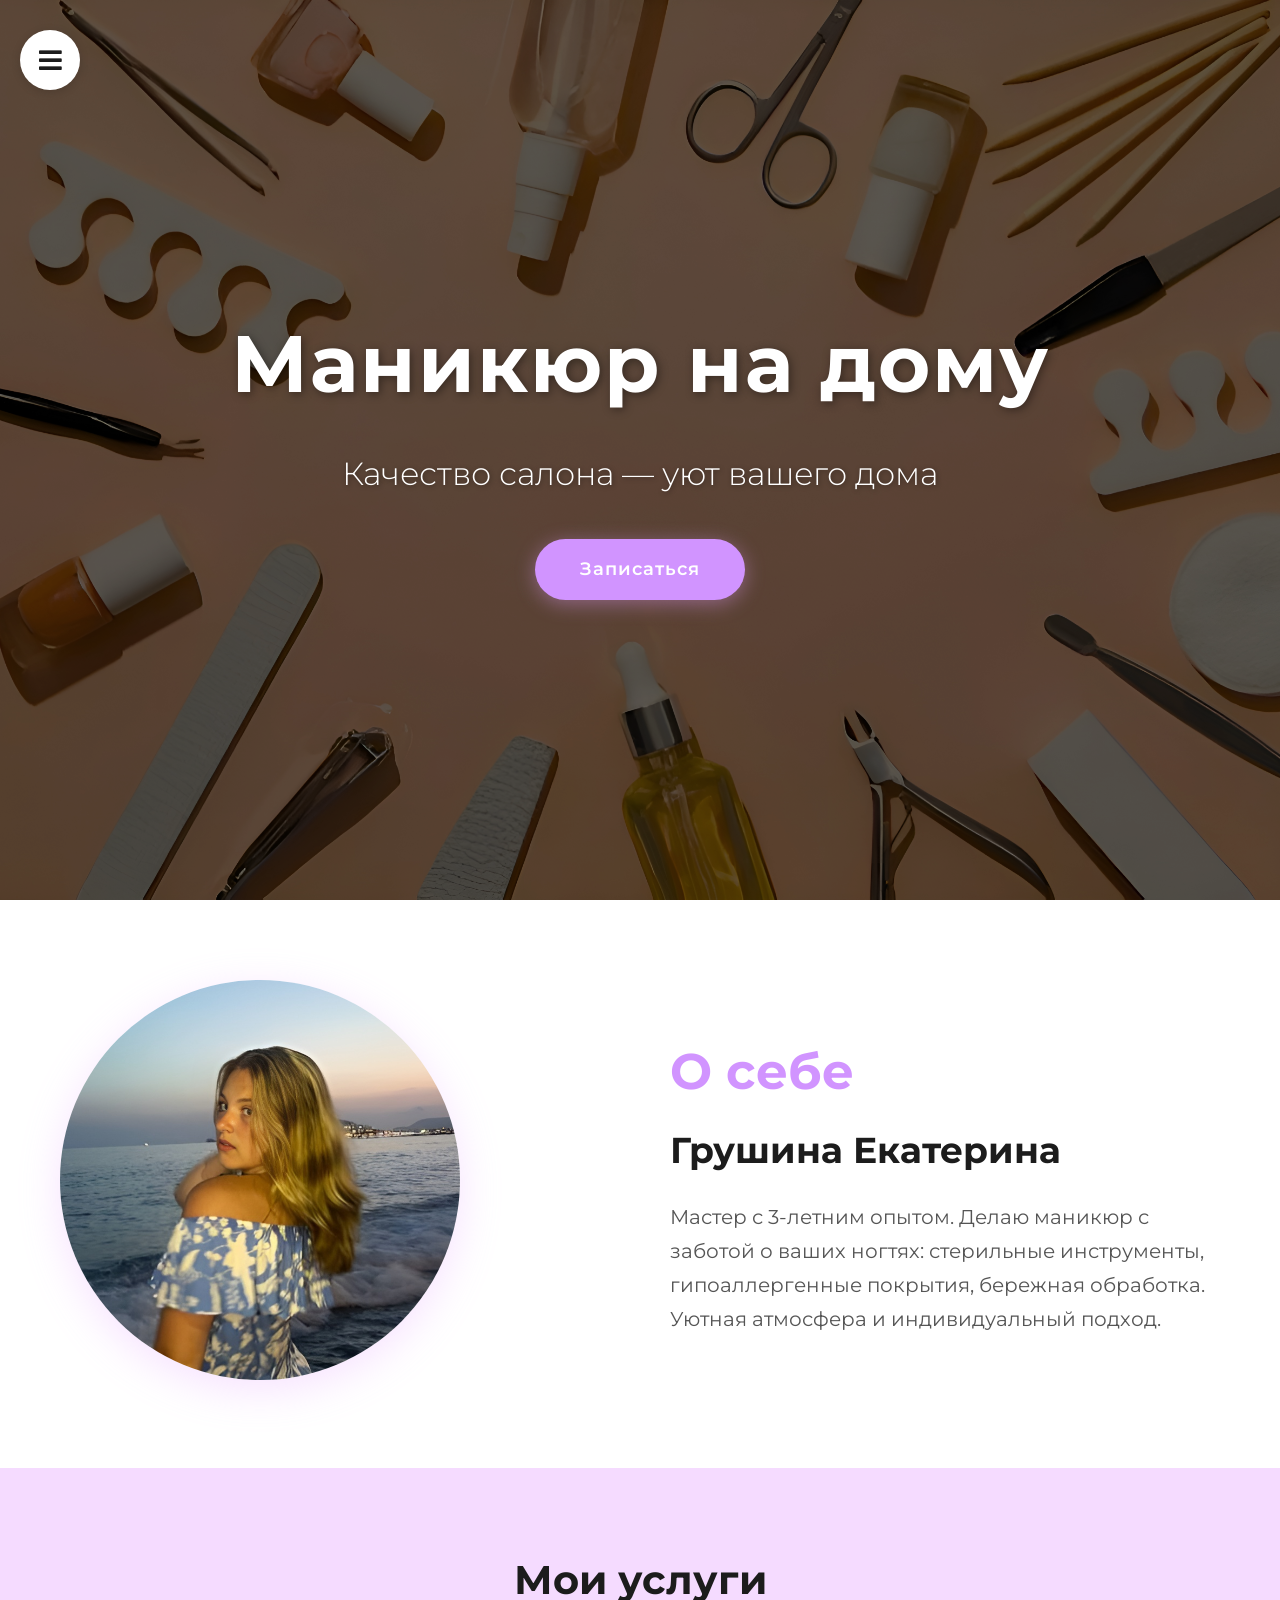
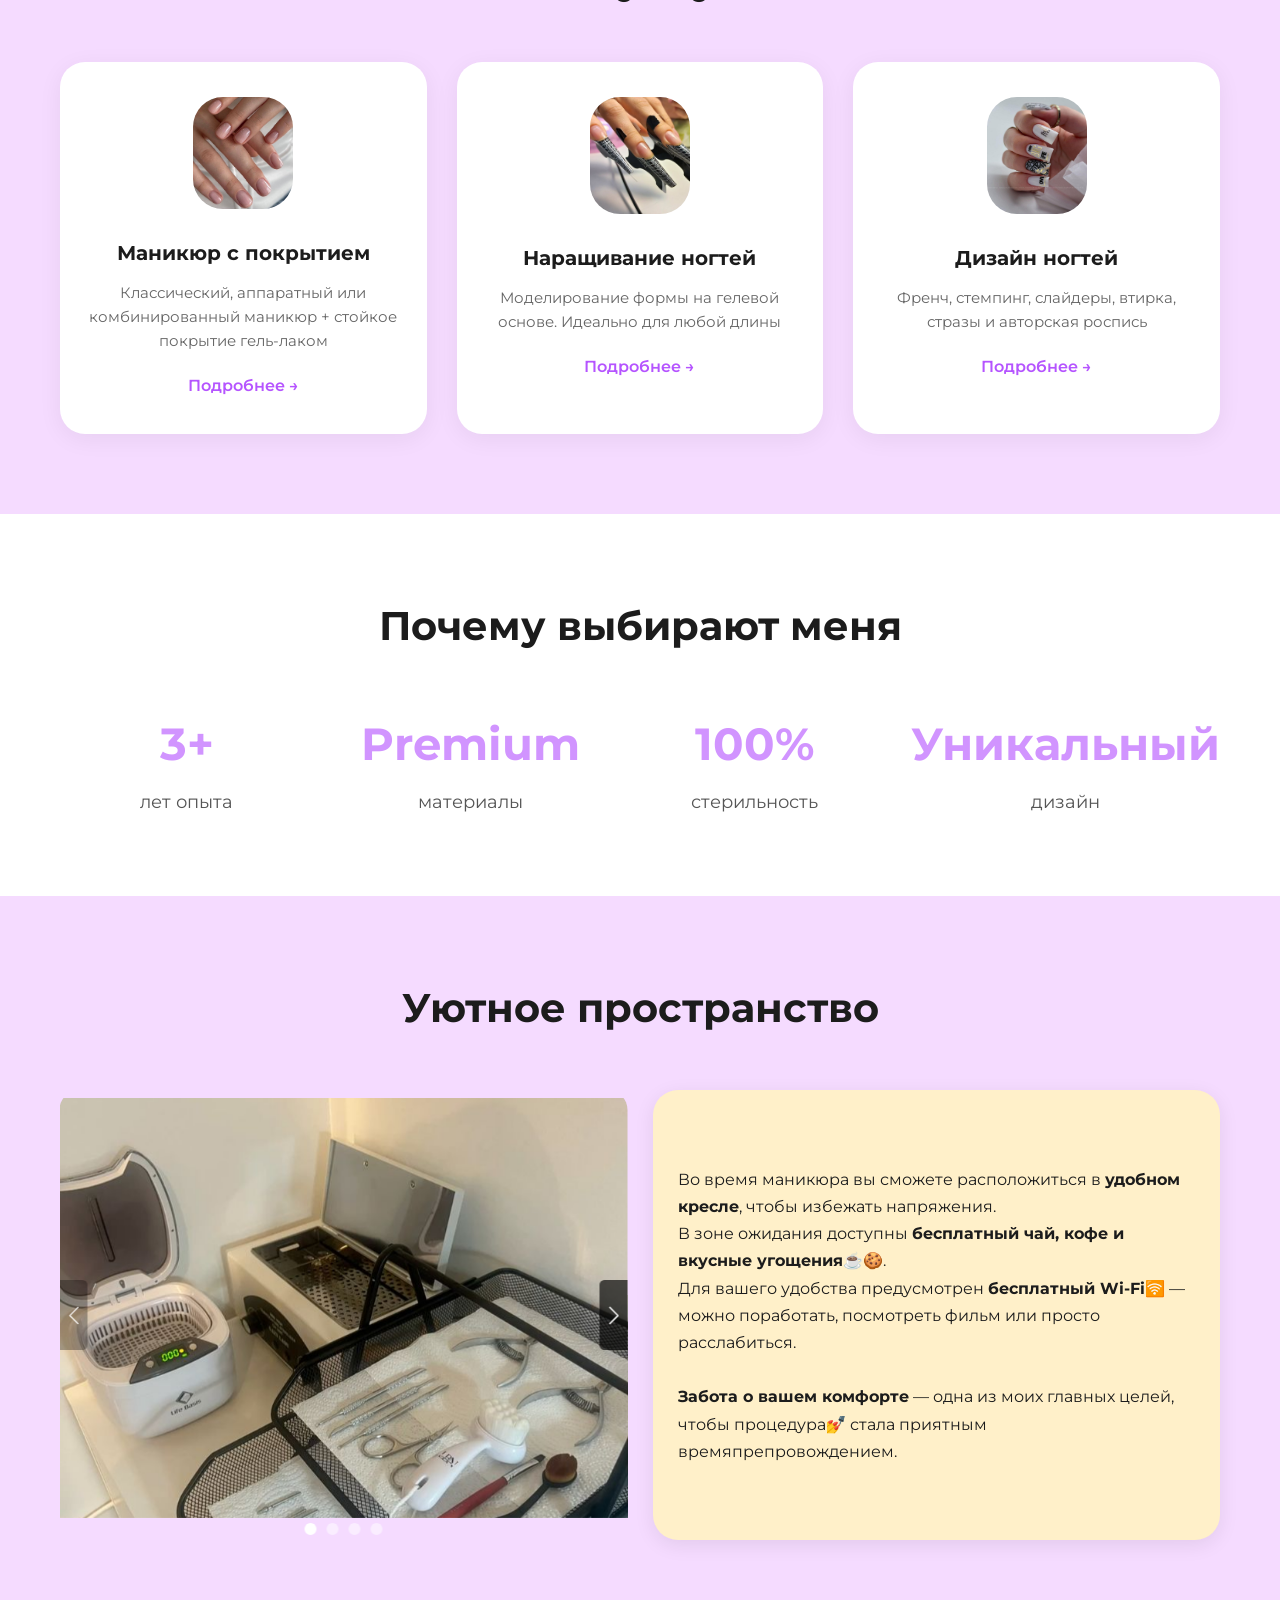
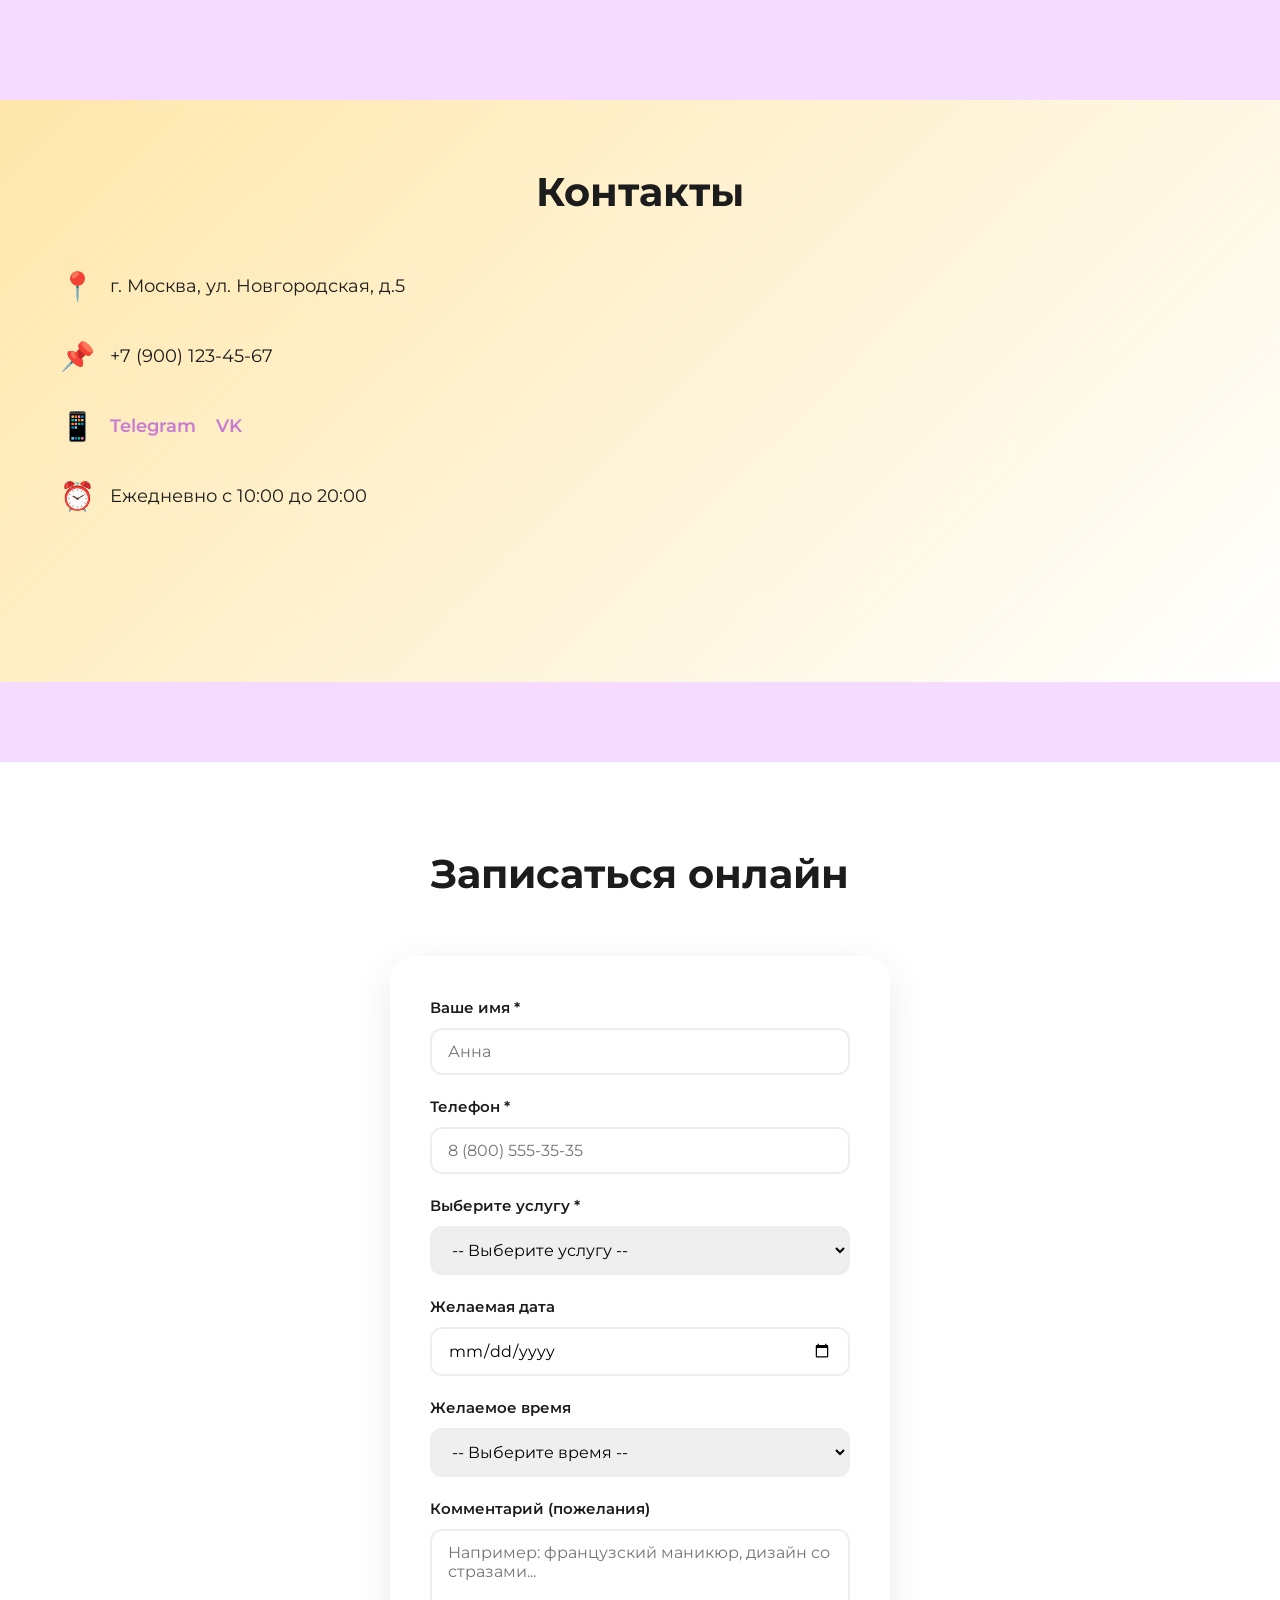
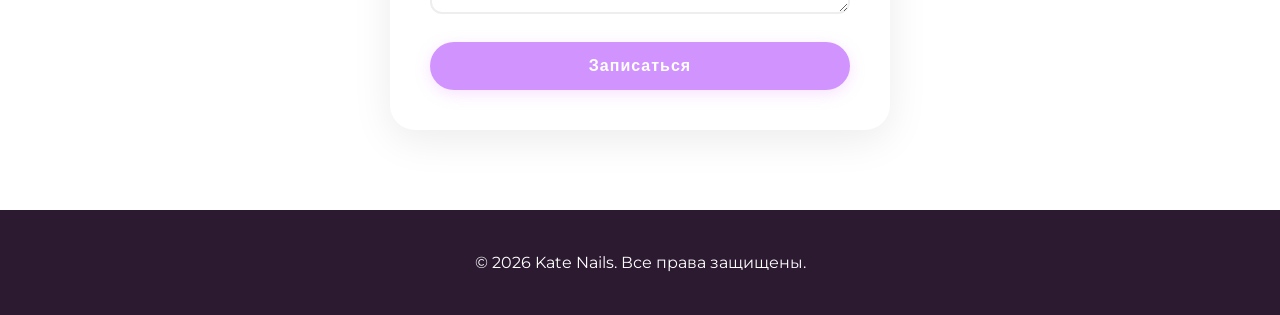
==== html/index.html @ d6d999d0 "first commit" ====
<!DOCTYPE html>
<html lang="ru">
<head>
    <meta charset="UTF-8">
    <meta name="viewport" content="width=device-width, initial-scale=1.0">
    <title>Kate Nails — Маникюр на дому</title>
    <link rel="stylesheet" href="https://cdnjs.cloudflare.com/ajax/libs/font-awesome/5.14.0/css/all.min.css"
        integrity="sha512-1PKOgIY59xJ8Co8+NE6FZ+LOAZKjy+KY8iq0G4B3CyeY6wYHN3yt9PW0XpSriVlkMXe40PTKnXrLnZ9+fkDaog=="
        crossorigin="lv" />
    <link rel="stylesheet" href="/css/main.css">
</head>
<body>

    <!-- Кнопка откр меню -->
    <button class="nav-btn open-btn">
        <i class="fas fa-bars"></i>
    </button>

    <!-- Трёхслойн меню -->
    <div class="nav nav-black">
        <div class="nav nav-pink">
            <div class="nav nav-white">
                <button class="nav-btn close-btn">
                    <i class="fas fa-times"></i>
                </button>

                <img src="/images/logo.png" alt="Kate Nails" class="logo logo-menu">

                <ul class="menu-list">
                    <li><a href="#home">Главная</a></li>
                    <li><a href="#services">Услуги</a></li>
                    <li><a href="price.html">Прайс</a></li>
                    <li><a href="portfolio.html">Портфолио</a></li>
                    <li><a href="#contacts">Контакты</a></li>
                    <li><a href="#booking">Запись</a></li>
                </ul>

                <!-- Соцсети-->
                <div class="menu-socials">
                    <a href="https://t.me/djanchik_nails" target="_blank"><i class="fab fa-telegram-plane"></i></a>
                    <a href="https://vk.com/" target="_blank"><i class="fab fa-vk"></i></a>
                </div>
            </div>
        </div>
    </div>

    <!--  ОСНОВН КОНТЕНТ  -->

    <!-- Hero -->
    <section class="hero">
        <div class="hero-overlay">
            <div class="container">
                <h1 class="hero-title">Маникюр на дому</h1>
                <p class="hero-subtitle">Качество салона — уют вашего дома</p>
                <a href="#booking" class="hero__btn">Записаться</a>
            </div>
        </div>
    </section>

    <!-- О мастере -->
    <section id="home" class="about">
        <div class="container about__grid">
            <div class="about__image">
                <img src="/images/k3.jpg" alt="Грушина Екатерина">
            </div>
            <div class="about__content">
                <h1>О себе</h1>
                <h2>Грушина Екатерина</h2>
                <p class="about__subtitle">Мастер с 3-летним опытом. Делаю маникюр с заботой о ваших ногтях: стерильные инструменты, гипоаллергенные покрытия, бережная обработка. Уютная атмосфера и индивидуальный подход.</p>
            </div>
        </div>
    </section>

    <!-- Услуги -->
    <section id="services" class="services">
        <div class="container">
            <h2 class="section-title">Мои услуги</h2>
            <div class="services__grid">
                <div class="service-card">
                    <div class="service-card__icon"><img src="/images/spokr.jpg" alt=""></div>
                    <h3>Маникюр с покрытием</h3>
                    <p>Классический, аппаратный или комбинированный маникюр + стойкое покрытие гель-лаком</p>
                    <a href="price.html" class="service-card__link">Подробнее →</a>
                </div>
                <div class="service-card">
                    <div class="service-card__icon"><img src="/images/nar.jpg" alt=""></div>
                    <h3>Наращивание ногтей</h3>
                    <p>Моделирование формы на гелевой основе. Идеально для любой длины</p>
                    <a href="price.html" class="service-card__link">Подробнее →</a>
                </div>
                <div class="service-card">
                    <div class="service-card__icon"><img src="/images/diz.jpg" alt=""></div>
                    <h3>Дизайн ногтей</h3>
                    <p>Френч, стемпинг, слайдеры, втирка, стразы и авторская роспись</p>
                    <a href="price.html" class="service-card__link">Подробнее →</a>
                </div>
            </div>
        </div>
    </section>

    <!-- Почему выбирают -->
    <section class="features">
        <div class="container">
            <h2 class="section-title">Почему выбирают меня</h2>
            <div class="features__grid">
                <div class="feature">
                    <span class="feature__number">3+</span>
                    <p>лет опыта</p>
                </div>
                <div class="feature">
                    <span class="feature__number">Premium</span>
                    <p>материалы</p>
                </div>
                <div class="feature">
                    <span class="feature__number">100%</span>
                    <p>стерильность</p>
                </div>
                <div class="feature">
                    <span class="feature__number">Уникальный</span>
                    <p>дизайн</p>
                </div>
            </div>
        </div>
    </section>

    <!-- Уютное пространство -->
<section class="space">
    <div class="container">
        <h2 class="section-title">Уютное пространство</h2>
        <div class="space__grid">

            <!-- Слайдер  -->
            <div class="space-slider">
                <a id="s0" href="#s0"></a>
                <div>
                    <div style="background-image: url('/images/workspace.jpg');"></div>
                </div>
                <a id="s1" href="#s1"></a>
                <div>
                    <div style="background-image: url('/images/zone.jpg');"></div>
                </div>
                <a id="s2" href="#s2"></a>
                <div>
                    <div style="background-image: url('/images/zone4.jpg');"></div>
                </div>
                <a id="s3" href="#s3"></a>
                <div>
                    <div style="background-image: url('/images/zone2.jpg');"></div>
                </div>
            </div>

            <!-- Текст -->
            <div class="abz">
                <p>Во время маникюра вы сможете расположиться в <b>удобном кресле</b>, чтобы избежать напряжения.<br> В зоне ожидания доступны <b>бесплатный чай, кофе и вкусные угощения</b>☕🍪.<br> Для вашего удобства предусмотрен <b>бесплатный Wi-Fi</b>🛜 — можно поработать, посмотреть фильм или просто расслабиться.<br><br> <b>Забота о вашем комфорте</b> — одна из моих главных целей, чтобы процедура💅 стала приятным времяпрепровождением.</p>
            </div>
        </div>
    </div>
</section>

    <!-- Контакты -->
    <section id="contacts" class="contacts">
        <div class="bg">
            <div class="container">
                <h2>Контакты</h2>
                <div class="contacts__grid">
                    <div class="contacts__info">
                        <div class="contact-item">
                            <span class="contact-icon">📍</span>
                            <p>г. Москва, ул. Новгородская, д.5</p>
                        </div>
                        <div class="contact-item">
                            <span class="contact-icon">📌</span>
                            <p>+7 (900) 123-45-67</p>
                        </div>
                        <div class="contact-item">
                            <span class="contact-icon">📱</span>
                            <div class="social-links">
                                <a href="https://t.me/djanchik_nails" target="_blank">Telegram</a>
                                <a href="https://vk.com/" target="_blank">VK</a>
                            </div>
                        </div>
                        <div class="contact-item">
                            <span class="contact-icon">⏰</span>
                            <p>Ежедневно с 10:00 до 20:00</p>
                        </div>
                    </div>
                    <div class="contacts__map">
                        <iframe src="https://yandex.ru/map-widget/v1/?ll=37.650180%2C55.807960&mode=search&ol=geo&ouri=ymapsbm1%3A%2F%2Fgeo%3Fdata%3DCgoxMjM5NTk0OTk1EkTQoNC-0YHRgdC40Y8sINCc0L7RgdC60LLQsCwg0J3QvtCy0LPQvtGA0L7QtNGB0LrQsNGPINGD0LvQuNGG0LAsIDUiCg1dbhZCFV4UckI%3D&z=12" 
                                width="500" height="350" style="border:0;" allowfullscreen="">
                        </iframe>
                    </div>
                </div>
            </div>
        </div>
    </section>

    <!-- Форма записи -->
    <section id="booking" class="booking">
        <div class="container">
            <h2 class="section-title">Записаться онлайн</h2>
            <div class="booking__form-wrapper">
                <form id="bookingForm" class="booking-form">
                    <div class="form-group">
                        <label for="clientName">Ваше имя *</label>
                        <input type="text" id="clientName" name="name" placeholder="Анна" required>
                    </div>
                    <div class="form-group">
                        <label for="clientPhone">Телефон *</label>
                        <input type="tel" id="clientPhone" name="phone" placeholder="8 (800) 555-35-35" required>
                    </div>
                    <div class="form-group">
                        <label for="serviceType">Выберите услугу *</label>
                        <select id="serviceType" name="service" required>
                            <option value="">-- Выберите услугу --</option>
                            <option value="Маникюр с покрытием">Маникюр с покрытием</option>
                            <option value="Наращивание ногтей">Наращивание ногтей</option>
                            <option value="Дизайн ногтей">Дизайн ногтей</option>
                            <option value="Снятие покрытия">Снятие покрытия</option>
                        </select>
                    </div>
                    <div class="form-group">
                        <label for="bookingDate">Желаемая дата</label>
                        <input type="date" id="bookingDate" name="date">
                    </div>
                    <div class="form-group">
                        <label for="bookingTime">Желаемое время</label>
                        <select id="bookingTime" name="time">
                            <option value="">-- Выберите время --</option>
                            <option value="10:00">10:00</option>
                            <option value="14:00">14:00</option>
                            <option value="17:00">17:00</option>
                            <option value="19:00">19:00</option>
                        </select>
                    </div>
                    <div class="form-group">
                        <label for="bookingComment">Комментарий (пожелания)</label>
                        <textarea id="bookingComment" name="comment" rows="3" placeholder="Например: французский маникюр, дизайн со стразами..."></textarea>
                    </div>
                    <button type="submit" class="btn btn-block">Записаться</button>
                </form>
                <div id="bookingSuccess" class="booking-success" style="display: none;">
                    <p>✅ Спасибо! Сейчас откроется Telegram для подтверждения записи.</p>
                    <p>Если этого не произошло, <a href="#" id="manualLink">нажмите здесь</a>.</p>
                </div>
            </div>
        </div>
    </section>

    <!-- Подвал -->
    <footer class="footer">
        <div class="container">
            <p>© 2026 Kate Nails. Все права защищены.</p>
        </div>
    </footer>

    <script src="/main.js"></script>
</body>
</html>
---- css/main.css ----
@import url('https://fonts.googleapis.com/css2?family=Montserrat:wght@300;400;500;600;700&display=swap');

* {
    margin: 0;
    padding: 0;
    box-sizing: border-box;
}

:root {
    --pink: #d194ff;
    --pink-dark: #b554ff;
    --light: #f5dbff;
    --yellow: #ffe7ab;
    --yellow-light: #fff0c9;
    --text: #1c1c1c;
    --white: #ffffff;
}

body {
    font-family: 'Montserrat', sans-serif;
    color: var(--text);
    line-height: 1.6;
    background: var(--light);
    overflow-x: hidden;
}

.container {
    max-width: 1200px;
    margin: 0 auto;
    padding: 0 20px;
}

/* burger */

/* Кнопка открытия */
.nav-btn {
    border: none;
    background-color: transparent;
    cursor: pointer;
    font-size: 26px;
    color: var(--text);
}

.open-btn {
    position: fixed;
    top: 30px;
    left: 20px;
    z-index: 200;
    background: var(--white);
    width: 60px;
    height: 60px;
    border-radius: 50%;
    display: flex;
    align-items: center;
    justify-content: center;
    box-shadow: 0 2px 10px rgba(0,0,0,0.15);
    transition: transform 0.3s;
}

.open-btn:hover {
    transform: scale(1.1);
}

/* Трёхслойн нав */
.nav {
    position: fixed;
    top: 0;
    left: 0;
    height: 100vh;
    transform: translateX(-100%);
    transition: transform 0.2s ease-in-out;
    z-index: 300;
}

.nav.visible {
    transform: translateX(0);
}


.nav-black {
    background-color: #2b1a30;
    width: 60%;
    max-width: 480px;
    min-width: 320px;
    transition-delay: 0.4s;
}

.nav-black.visible {
    transition-delay: 0s;
}


.nav-pink {
    background-color: var(--pink);
    width: 95%;
    transition-delay: 0.2s;
}

.nav-pink.visible {
    transition-delay: 0.1s;
}


.nav-white {
    background-color: #fff;
    width: 95%;
    padding: 40px;
    position: relative;
    transition-delay: 0s;
}

.nav-white.visible {
    transition-delay: 0.2s;
}

/* Кнопка закрытия */
.close-btn {
    opacity: 0.4;
    position: absolute;
    top: 30px;
    right: 30px;
    font-size: 24px;
    transition: opacity 0.3s;
}

.close-btn:hover {
    opacity: 1;
}

/* Логотип в меню */
.logo-menu {
    width: 350px;
    margin-bottom: 40px;
    border-radius: 15px;
}

/* Список меню */
.menu-list {
    list-style-type: none;
    padding: 0;
}

.menu-list li {
    margin: 18px 0;
}

.menu-list li a {
    color: #2b1a30;
    font-size: 18px;
    text-decoration: none;
    font-weight: 600;
    text-transform: uppercase;
    letter-spacing: 1px;
    transition: color 0.3s;
}

.menu-list li a:hover {
    color: var(--pink-dark);
}

/* Соцсети в меню */
.menu-socials {
    margin-top: 40px;
    display: flex;
    gap: 20px;
}

.menu-socials a {
    color: var(--pink-dark);
    font-size: 22px;
    transition: color 0.3s;
}

.menu-socials a:hover {
    color: #2b1a30;
}

/*  HERO  */
.hero {
    height: 100vh;
    min-height: 600px;
    background: url('/images/bg2.jpg') center center / cover no-repeat;
    position: relative;
    display: flex;
    align-items: center;
    justify-content: center;
    text-align: center;
}

.hero-overlay {
    position: absolute;
    top: 0;
    left: 0;
    width: 100%;
    height: 100%;
    background: rgba(0, 0, 0, 0.4);
    display: flex;
    align-items: center;
    justify-content: center;
}

.hero-title {
    font-size: 80px;
    font-weight: 700;
    color: #fff;
    text-shadow: 2px 2px 10px rgba(0, 0, 0, 0.4);
    margin-bottom: 20px;
    letter-spacing: 2px;
}

.hero-subtitle {
    font-size: 32px;
    color: #fff;
    text-shadow: 1px 1px 5px rgba(0, 0, 0, 0.4);
    margin-bottom: 40px;
    font-weight: 300;
}

.hero__btn {
    display: inline-block;
    padding: 16px 45px;
    background: var(--pink);
    color: #fff;
    border: none;
    border-radius: 50px;
    font-size: 18px;
    font-weight: 600;
    text-decoration: none;
    letter-spacing: 1px;
    transition: all 0.3s;
    box-shadow: 0 4px 20px rgba(229, 158, 255, 0.4);
}

.hero__btn:hover {
    background: var(--pink-dark);
    transform: translateY(-3px);
    box-shadow: 0 6px 25px rgba(229, 158, 255, 0.5);
}

/*  СЕКЦИИ  */
section {
    padding: 80px 0;
}

.section-title {
    font-size: 40px;
    text-align: center;
    margin-bottom: 50px;
    color: var(--text);
    font-weight: 700;
}

/*  О МАСТЕРЕ  */
.about {
    background: var(--white);
}

.about__grid {
    display: grid;
    grid-template-columns: 1fr 1fr;
    gap: 60px;
    align-items: center;
}

.about__content h1 {
    font-size: 50px;
    margin-bottom: 10px;
    color: var(--pink);
}

.about__content h2 {
    font-size: 36px;
    margin-bottom: 20px;
    color: var(--text);
}

.about__subtitle {
    font-size: 20px;
    color: #555;
    line-height: 1.7;
}

.about__image img {
    width: 100%;
    max-width: 400px;
    border-radius: 50%;
    box-shadow: 0 10px 40px rgba(229, 158, 255, 0.3);
}

/*  УСЛУГИ  */
.services__grid {
    display: grid;
    grid-template-columns: repeat(3, 1fr);
    gap: 30px;
}

.service-card {
    background: var(--white);
    padding: 35px 25px;
    border-radius: 25px;
    box-shadow: 0 5px 25px rgba(0,0,0,0.06);
    text-align: center;
    transition: transform 0.3s, box-shadow 0.3s;
}

.service-card:hover {
    transform: translateY(-8px);
    box-shadow: 0 15px 40px rgba(229, 158, 255, 0.2);
}

.service-card__icon img {
    width: 100px;
    border-radius: 30px;
    margin-bottom: 20px;
}

.service-card h3 {
    margin-bottom: 12px;
    font-size: 20px;
}

.service-card p {
    color: #666;
    font-size: 15px;
    line-height: 1.6;
}

.service-card__link {
    display: inline-block;
    margin-top: 20px;
    color: var(--pink-dark);
    text-decoration: none;
    font-weight: 600;
    transition: color 0.3s;
}

.service-card__link:hover {
    color: #2b1a30;
}

/*  ПОЧЕМУ ВЫБИРАЮТ  */
.features {
    background: var(--white);
}

.features__grid {
    display: grid;
    grid-template-columns: repeat(4, 1fr);
    gap: 30px;
    text-align: center;
}

.feature__number {
    display: block;
    font-size: 45px;
    font-weight: 700;
    color: var(--pink);
    margin-bottom: 8px;
}

.feature p {
    font-size: 18px;
    color: #555;
}

/*  УЮТНОЕ ПРОСТРАНСТВО  */
.space__grid {
    display: grid;
    grid-template-columns: 1fr 1fr;
    gap: 25px;
    align-items: start;
}

/* СЛАЙДЕР  */
.space-slider {
    overflow: hidden;
    font-size: 0;
    padding-top: 0зч;
    transform: rotate(180deg);
    position: relative;
    text-align: center;
    border-radius: 20px;
    height: 450px;
}

/* Слайды */
.space-slider > div {
    z-index: -1;
    position: relative;
    display: none;
}

/* Точка активного слайда */
.space-slider > div::before {
    z-index: 1000;
    vertical-align: bottom;
    position: relative;
    content: ".";
    display: inline-block;
    margin: 5px;
    border-radius: 10px;
    height: 12px;
    width: 12px;
    background: rgb(255, 255, 255);
}

/* Кнопки-точки */
.space-slider > a {
    height: 12px;
    width: 12px;
    margin: 5px;
    border-radius: 10px;
    background: rgba(255, 255, 255, 0.5);
    font-size: 0;
    overflow: hidden;
    display: inline-block;
    transition: background 0.3s;
}

.space-slider > a:hover {
    background: rgba(255, 255, 255, 0.8);
}

.space-slider > a:target {
    display: none;
}

.space-slider > a:target + div {
    display: inline;
}

/* Стрелка влево */
.space-slider > a::before,
.space-slider > a:first-child:target ~ a:nth-last-child(2)::before {
    height: 70px;
    line-height: 60px;
    width: 28px;
    content: "";
    background: rgba(0, 0, 0, 0.3);
    background-position: center;
    background-repeat: no-repeat;
    background-image: url("data:image/svg+xml;utf8,<svg xmlns='http://www.w3.org/2000/svg' viewBox='0 0 100 100'><path fill='white' d='M61.59,78.41a2,2,0,0,0,2.83-2.83L36.83,48,64.41,20.41a2,2,0,0,0-2.83-2.83l-29,29a2,2,0,0,0,0,2.83Z'/></svg>");
    background-size: 28px auto;
    color: #fff;
    position: absolute;
    left: 0;
    margin-top: -35px;
    top: 50%;
    display: block;
    border-radius: 0 5px 5px 0;
}

/* Стрелка вправо */
.space-slider > a:target + div + a::after,
.space-slider > a:nth-child(1)::after {
    height: 70px;
    margin-top: -35px;
    line-height: 60px;
    width: 28px;
    font-weight: 900;
    font-size: 1.3rem;
    color: #fff;
    background: rgba(0, 0, 0, 0.3);
    background-position: center;
    background-repeat: no-repeat;
    background-image: url("data:image/svg+xml;utf8,<svg xmlns='http://www.w3.org/2000/svg' viewBox='0 0 100 100'><path fill='white' d='M32.59,78.41a2,2,0,0,0,2.83,0l29-29a2,2,0,0,0,0-2.83l-29-29a2,2,0,0,0-2.83,2.83L60.17,48,32.59,75.59A2,2,0,0,0,32.59,78.41Z'/></svg>");
    background-size: 28px auto;
    content: "";
    position: absolute;
    right: 0;
    top: 50%;
    display: block;
    border-radius: 5px 0 0 5px;
}

/* Скрываем левую стрелку у активных */
.space-slider > a:target ~ a::before {
    display: none;
}

/* По умолчанию показываем последний слайд */
.space-slider > a:not(:target) ~ div:last-child {
    display: inline;
}

.space-slider > a:not(:target) ~ a:nth-last-child(2) {
    display: none;
}

.space-slider > a:target ~ a:nth-last-child(2) {
    display: inline-block;
}

.space-slider > a:target ~ div:last-child {
    display: none !important;
}

.space-slider > a:target + div:last-child {
    display: inline !important;
}

/* Контент слайда */
.space-slider > div > div {
    font-size: 15px;
    position: relative;
    margin-top: 0px;
    transform: rotate(180deg);
    overflow: hidden;
    z-index: -22;
    padding: 0;
    box-sizing: border-box;
    background-size: cover;
    background-position: center;
    text-align: left;
    width: 100%;
    height: 420px;
    float: right;
    display: block;
}

/* Анимация появления */
.space-slider > div > div {
    animation-duration: 0.6s;
    animation-fill-mode: both;
    animation-name: SpaceSlideUp;
}

@keyframes SpaceSlideUp {
    from {
        opacity: 0;
        transform: rotate(180deg) translateY(5%);
    }
    to {
        opacity: 1;
        transform: rotate(180deg) translateY(0);
    }
}

/* Текст */
.abz {
    background: var(--yellow-light);
    padding: 25px;
    border-radius: 25px;
    box-shadow: 0 5px 20px rgba(0,0,0,0.08);
    font-size: 16px;
    line-height: 1.7;
    color: var(--text);
    display: flex;
    align-items: center;
    min-height: 450px;
}

/*  АДАПТИВ  */
@media (max-width: 768px) {
    .space__grid {
        grid-template-columns: 1fr;
    }

    .space-slider {
        height: 300px;
    }

    .space-slider > div > div {
        height: 280px;
    }

    .abz {
        min-height: auto;
    }
}

/*  КОНТАКТЫ  */
.bg {
    background: linear-gradient(135deg, var(--yellow), var(--white));
    padding: 60px 0;
}

.contacts h2 {
    text-align: center;
    font-size: 40px;
    margin-bottom: 40px;
}

.contacts__grid {
    display: grid;
    grid-template-columns: 1fr 1fr;
    gap: 50px;
}

.contact-item {
    display: flex;
    align-items: center;
    gap: 15px;
    margin-bottom: 25px;
}

.contact-icon {
    font-size: 28px;
}

.contacts__info p {
    font-size: 18px;
}

.social-links {
    display: flex;
    gap: 20px;
}

.social-links a {
    color: #c97ad4;
    text-decoration: none;
    font-size: 18px;
    font-weight: 600;
    transition: color 0.3s;
}

.social-links a:hover {
    color: #2b1a30;
}

.contacts__map iframe {
    width: 100%;
    height: 350px;
    border-radius: 10px;
}

/*  ФОРМА ЗАПИСИ  */
.booking {
    background: var(--white);
}

.booking-form {
    max-width: 500px;
    margin: 0 auto;
    background: #fff;
    padding: 40px;
    border-radius: 25px;
    box-shadow: 0 10px 40px rgba(0,0,0,0.08);
}

.form-group {
    margin-bottom: 20px;
}

.form-group label {
    display: block;
    margin-bottom: 8px;
    font-weight: 600;
    font-size: 15px;
}

.form-group input,
.form-group select,
.form-group textarea {
    width: 100%;
    padding: 12px 16px;
    border: 2px solid #eee;
    border-radius: 12px;
    font-family: inherit;
    font-size: 16px;
    transition: border-color 0.3s;
}

.form-group input:focus,
.form-group select:focus,
.form-group textarea:focus {
    outline: none;
    border-color: var(--pink);
}

.btn {
    display: inline-block;
    padding: 15px 35px;
    background: var(--pink);
    color: #fff;
    border: none;
    border-radius: 50px;
    font-size: 16px;
    font-weight: 600;
    cursor: pointer;
    text-decoration: none;
    letter-spacing: 1px;
    transition: all 0.3s;
    box-shadow: 0 4px 15px rgba(229, 158, 255, 0.3);
}

.btn:hover {
    background: var(--pink-dark);
    transform: translateY(-2px);
    box-shadow: 0 6px 20px rgba(229, 158, 255, 0.4);
}

.btn-block {
    width: 100%;
}

.booking-success {
    text-align: center;
    padding: 30px;
    font-size: 18px;
}

.booking-success a {
    color: var(--pink-dark);
    font-weight: 600;
}

/*  ПОДВАЛ  */
.footer {
    background: #2b1a30;
    color: #fff;
    padding: 40px 0;
    text-align: center;
    font-size: 16px;
}

/*  АДАПТИВ  */
@media (max-width: 768px) {
    .hero__title {
        font-size: 42px;
    }

    .hero__subtitle {
        font-size: 20px;
    }

    .about__grid,
    .services__grid,
    .features__grid,
    .space__grid,
    .contacts__grid {
        grid-template-columns: 1fr;
    }

    .about__image img {
        max-width: 280px;
        margin: 0 auto;
        display: block;
    }

    .section-title {
        font-size: 30px;
    }

    .nav-black {
        width: 85%;
        min-width: auto;
    }

    .logo-fixed {
        width: 70px;
        top: 15px;
        right: 15px;
    }
}

/*  ПРАЙС-ЛИСТ (КАРТОЧКИ)  */
.price-page {
    padding: 100px 0 80px;
}

.page-title {
    text-align: center;
    font-size: 48px;
    font-weight: 700;
    color: var(--text);
    margin-bottom: 10px;
}

.page-subtitle {
    text-align: center;
    font-size: 20px;
    color: #777;
    margin-bottom: 50px;
}

/* Сетка карточек */
.price-cards {
    display: grid;
    grid-template-columns: repeat(auto-fill, minmax(380px, 1fr));
    gap: 25px;
    margin-bottom: 50px;
}

/* Карточка */
.price-card {
    position: relative;
    background-size: 0;                /* По умолчанию картинка скрыта */
    background-position: center;
    background-repeat: no-repeat;
    border-radius: 20px;
    overflow: hidden;
    cursor: pointer;
    transition: all 0.5s ease;
    display: flex;
    align-items: stretch;
    background-color: var(--white);
    box-shadow: 0 3px 15px rgba(0,0,0,0.06);
}

/* При наведении — показываем фоновую картинку */
.price-card:hover {
    background-size: cover;
    box-shadow: 0 8px 30px rgba(0,0,0,0.15);
    transform: translateY(-3px);
}

/* Контент карточки */
.price-card__content {
    position: relative;
    z-index: 2;
    display: flex;
    justify-content: space-between;
    align-items: center;
    width: 100%;
    padding: 25px 30px;
    background: var(--white);
    transition: background 0.5s ease;
    height: 100%;
}

/* При наведении — делаем фон полупрозрачным, чтобы видеть картинку */
.price-card:hover .price-card__content {
    background: rgba(255, 255, 255, 0.5);
    backdrop-filter: blur(2px);
}

/* Информация */
.price-card__info h3 {
    font-size: 20px;
    font-weight: 600;
    margin-bottom: 6px;
    color: var(--text);
}

.price-card__info p {
    font-size: 15px;
    color: #666;
    line-height: 1.5;
    max-width: 280px;
}

/* Цена */
.price-card__price {
    font-size: 22px;
    font-weight: 700;
    color: var(--pink-dark);
    white-space: nowrap;
    margin-left: 20px;
    flex-shrink: 0;
}

/* Примечание */
.price-note {
    text-align: center;
    margin-top: 30px;
}

.price-note p {
    color: #888;
    font-size: 15px;
    margin-bottom: 25px;
}

.price-note .btn {
    font-size: 18px;
    padding: 16px 50px;
}

/* ========== АДАПТИВ ========== */
@media (max-width: 768px) {
    .price-cards {
        grid-template-columns: 1fr;
    }

    .price-card__content {
        flex-direction: column;
        align-items: flex-start;
        gap: 10px;
    }

    .price-card__price {
        margin-left: 0;
        font-size: 20px;
    }

    .page-title {
        font-size: 34px;
    }
}

/* ========== ПОРТФОЛИО — ВЕРТИКАЛЬНЫЙ СЛАЙДЕР ========== */
.portfolio-slider {
    position: relative;
    overflow: hidden;
    width: 100vw;
    height: 100vh;
}

/* Левая панель */
.portfolio-left {
    height: 100%;
    width: 35%;
    position: absolute;
    top: 0;
    left: 0;
    transition: transform 0.5s ease-in-out;
    z-index: 10;
}

.portfolio-left > div {
    height: 100%;
    width: 100%;
    display: flex;
    flex-direction: column;
    align-items: center;
    justify-content: center;
    color: #fff;
}

.portfolio-left h1 {
    font-size: 36px;
    margin-bottom: 10px;
    margin-top: -30px;
    text-align: center;
    padding: 0 20px;
}

.portfolio-left p {
    font-size: 18px;
    opacity: 0.8;
}

/* Правая панель */
.portfolio-right {
    height: 100%;
    position: absolute;
    top: 0;
    left: 35%;
    width: 65%;
    transition: transform 0.5s ease-in-out;
}

.portfolio-right > div {
    height: 100%;
    width: 100%;
    background: #000;
}

/* Кнопки управления */
.portfolio-buttons button {
    background-color: #fff;
    border: none;
    color: #aaa;
    cursor: pointer;
    font-size: 16px;
    padding: 15px;
    position: absolute;
    left: 35%;
    top: 50%;
    z-index: 100;
    transition: color 0.3s;
}

.portfolio-buttons button:hover {
    color: #222;
}

.portfolio-buttons button:focus {
    outline: none;
}

.port-down-button {
    transform: translateX(-100%);
    border-top-left-radius: 5px;
    border-bottom-left-radius: 5px;
}

.port-up-button {
    transform: translateY(-100%);
    border-top-right-radius: 5px;
    border-bottom-right-radius: 5px;
}

/* ========== СЕТКА ФОТОГРАФИЙ В СЛАЙДЕ ========== */
.portfolio-grid-slide {
    display: grid;
    grid-template-columns: 1fr 1fr 1fr 1fr;
    grid-template-rows: 1fr 1fr ;
    gap: 0;
    width: 100%;
    height: 100%;
    background: #000;
}

/* Карточка фото */
.grid-item {
    position: relative;
    overflow: hidden;
    cursor: pointer;
}

.grid-item img {
    width: 100%;
    height: 100%;
    object-fit: cover;
    transition: transform 0.5s ease, filter 0.5s ease;
}

/* Затемнение снизу */
.grid-item::after {
    content: "";
    position: absolute;
    bottom: 0;
    left: 0;
    right: 0;
    height: 50%;
    background: linear-gradient(transparent, rgba(0, 0, 0, 0.8));
    opacity: 0;
    transition: opacity 0.3s ease;
    z-index: 2;
    pointer-events: none;
}

/* Название дизайна */
.grid-item b {
    position: absolute;
    bottom: 17%;
    left: 10%;
    z-index: 3;
    color: #fff;
    font-size: 1.5em;
    font-weight: 600;
    opacity: 0;
    transition: opacity 0.3s ease, letter-spacing 1s;
    pointer-events: none;
}

/* Описание дизайна */
.grid-item em {
    position: absolute;
    bottom: 10%;
    left: 10%;
    z-index: 3;
    color: #fff;
    font-size: 1em;
    font-style: normal;
    font-weight: 300;
    opacity: 0;
    transition: opacity 0.3s ease 0.15s;
    pointer-events: none;
}



/* ========== HOVER-ЭФФЕКТЫ ========== */
.grid-item:hover img {
    transform: scale(1.08);
    filter: brightness(0.9);
}

.grid-item:hover::after {
    opacity: 1;
}

.grid-item:hover b {
    opacity: 1;
    letter-spacing: 1px;
}

.grid-item:hover em {
    opacity: 0.8;
}

.grid-item:hover::before {
    opacity: 1;
}

/* ========== АДАПТИВ ========== */
@media (max-width: 768px) {
    .portfolio-left {
        width: 40%;
    }

    .portfolio-right {
        left: 40%;
        width: 60%;
    }

    .portfolio-buttons button {
        left: 40%;
    }

    .portfolio-left h1 {
        font-size: 20px;
    }

    .portfolio-left p {
        font-size: 13px;
    }

    .portfolio-grid-slide {
        grid-template-columns: 1fr 1fr;
        grid-template-rows: 1fr 1fr;
    }

    .grid-item b {
        font-size: 1em;
    }

    .grid-item em {
        font-size: 0.75em;
    }
}
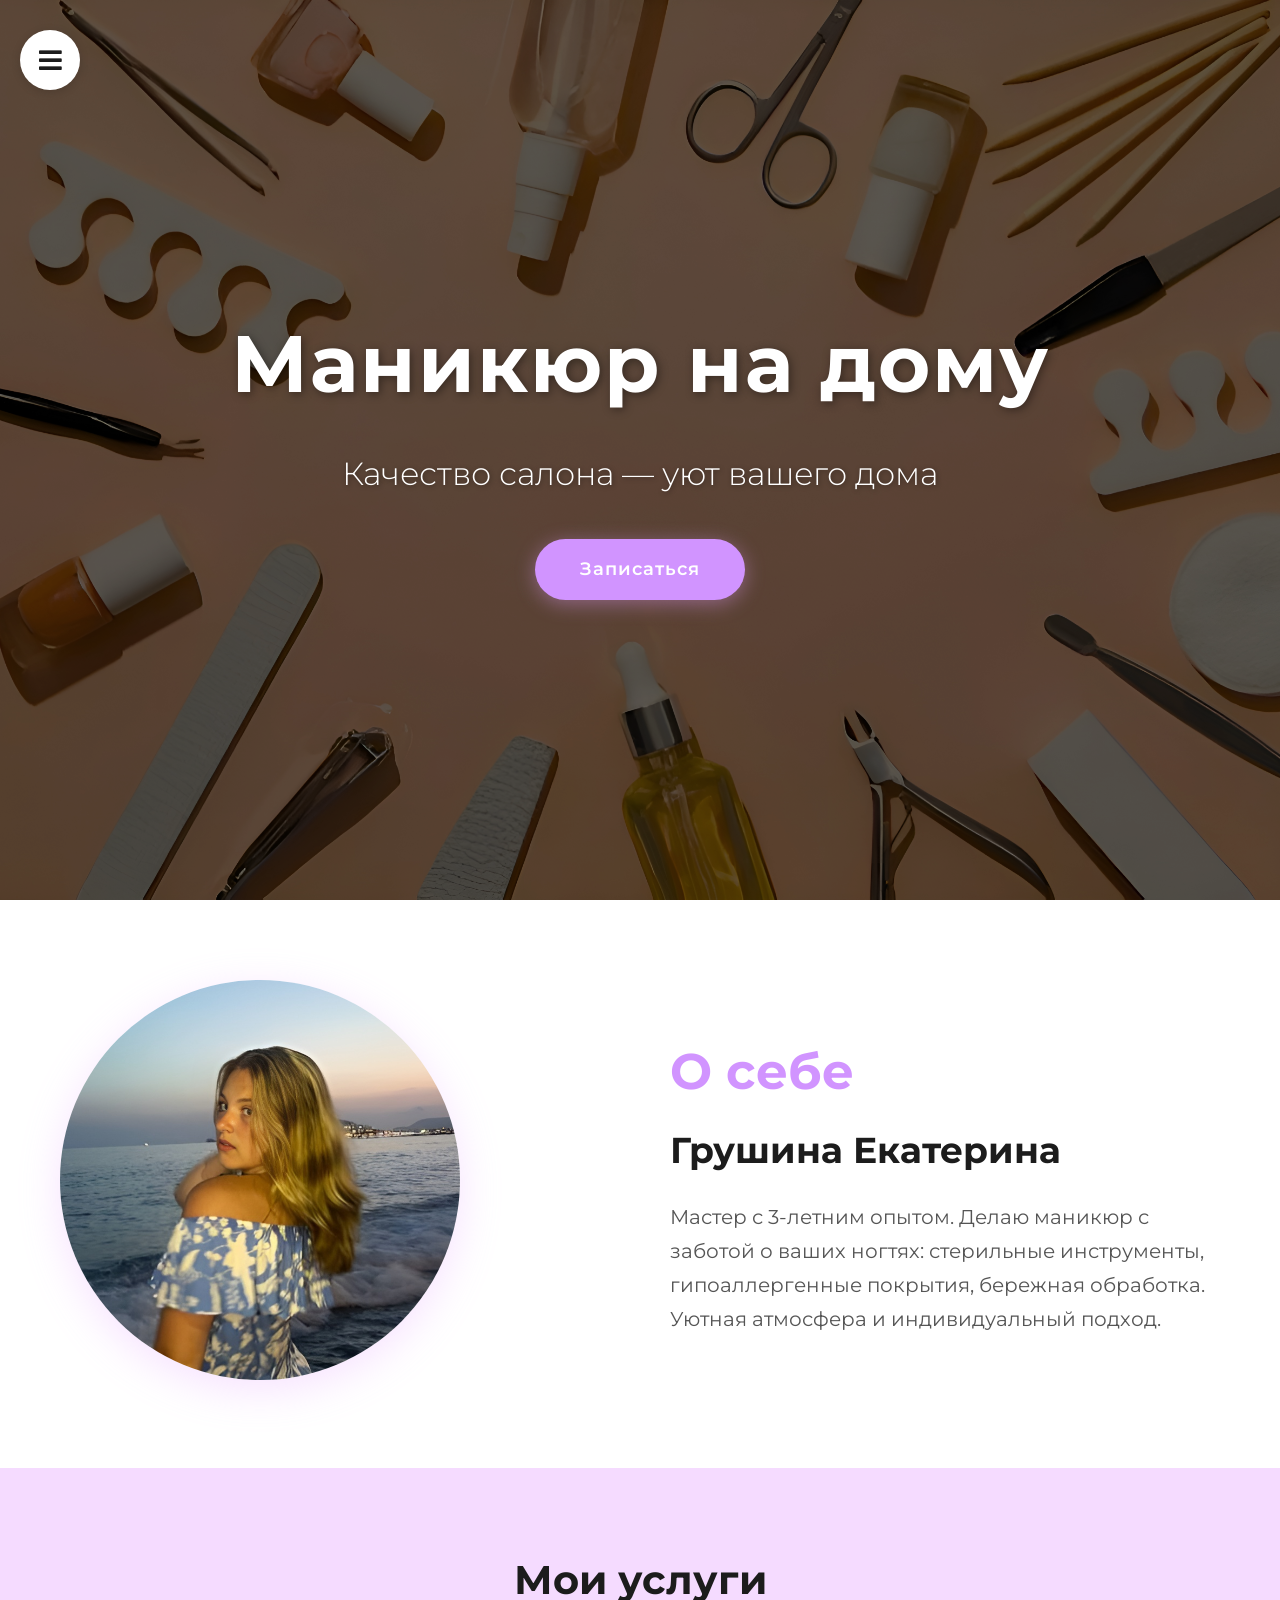
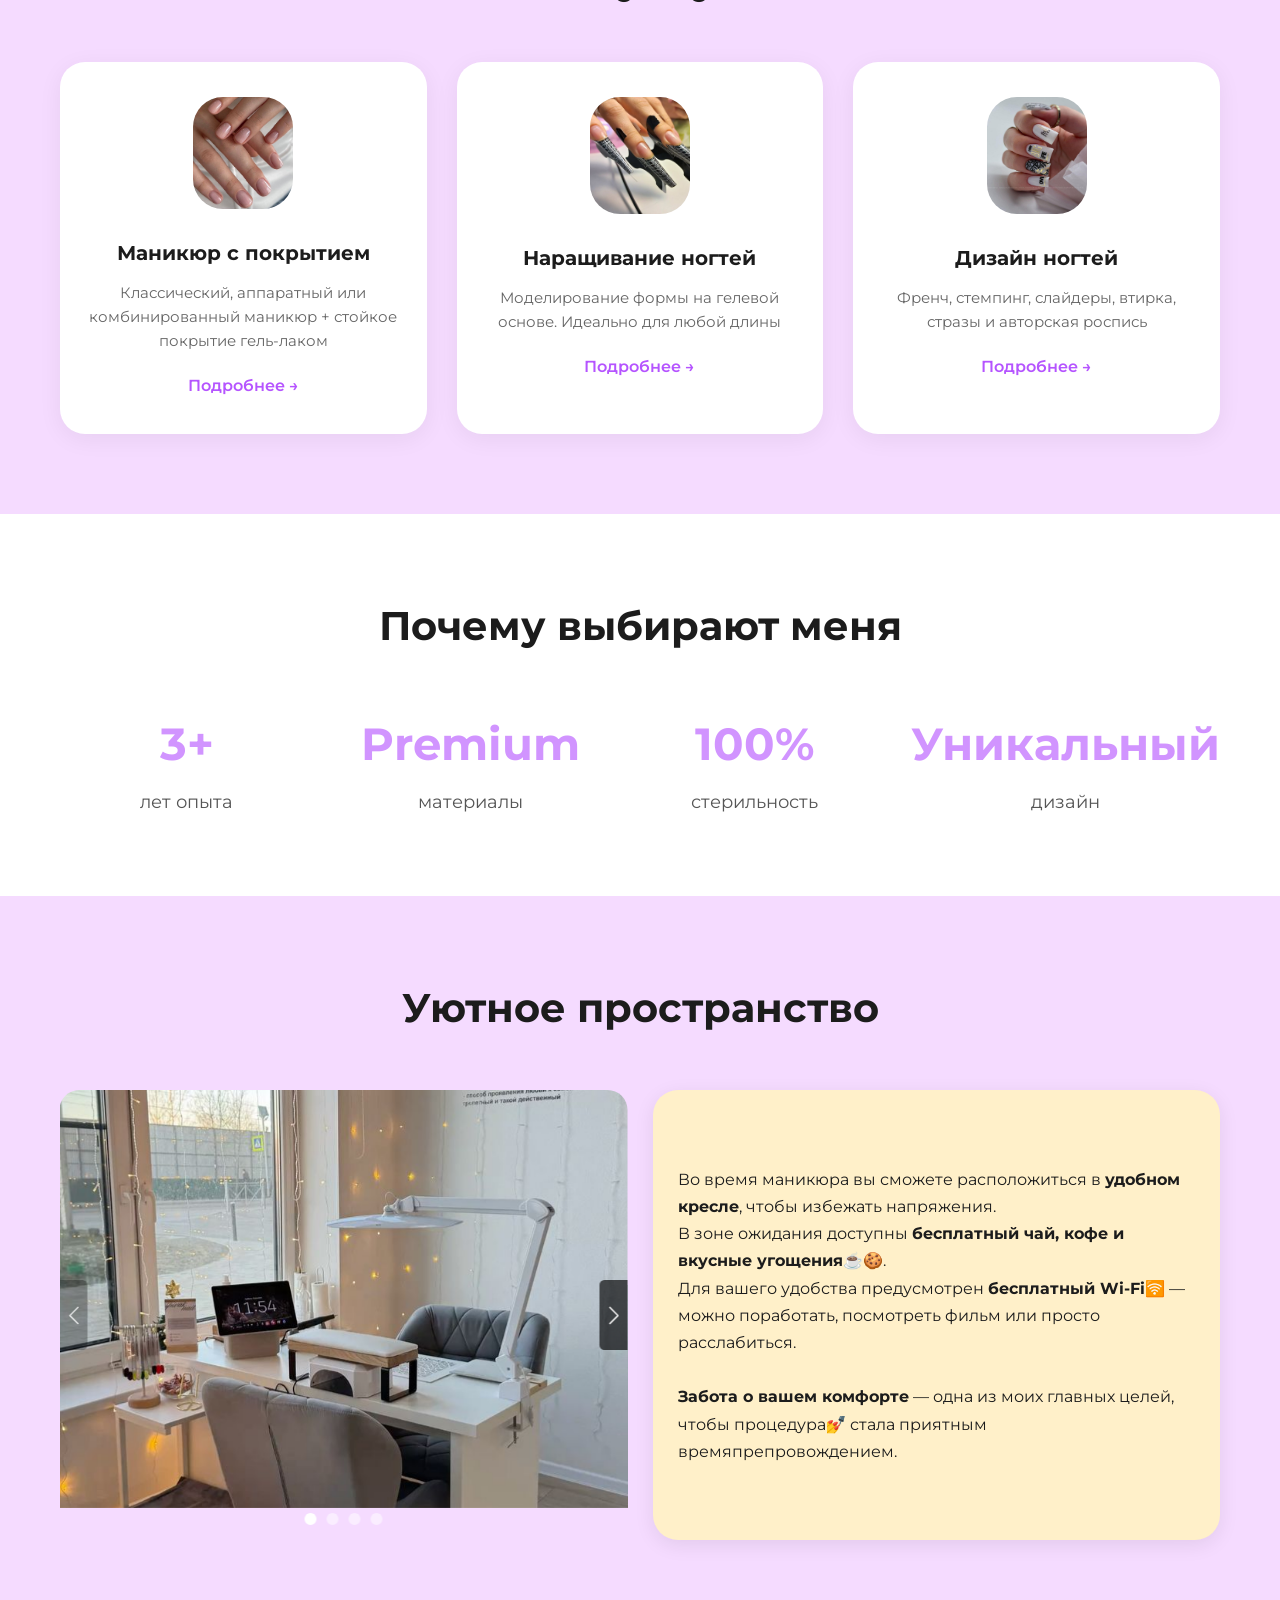
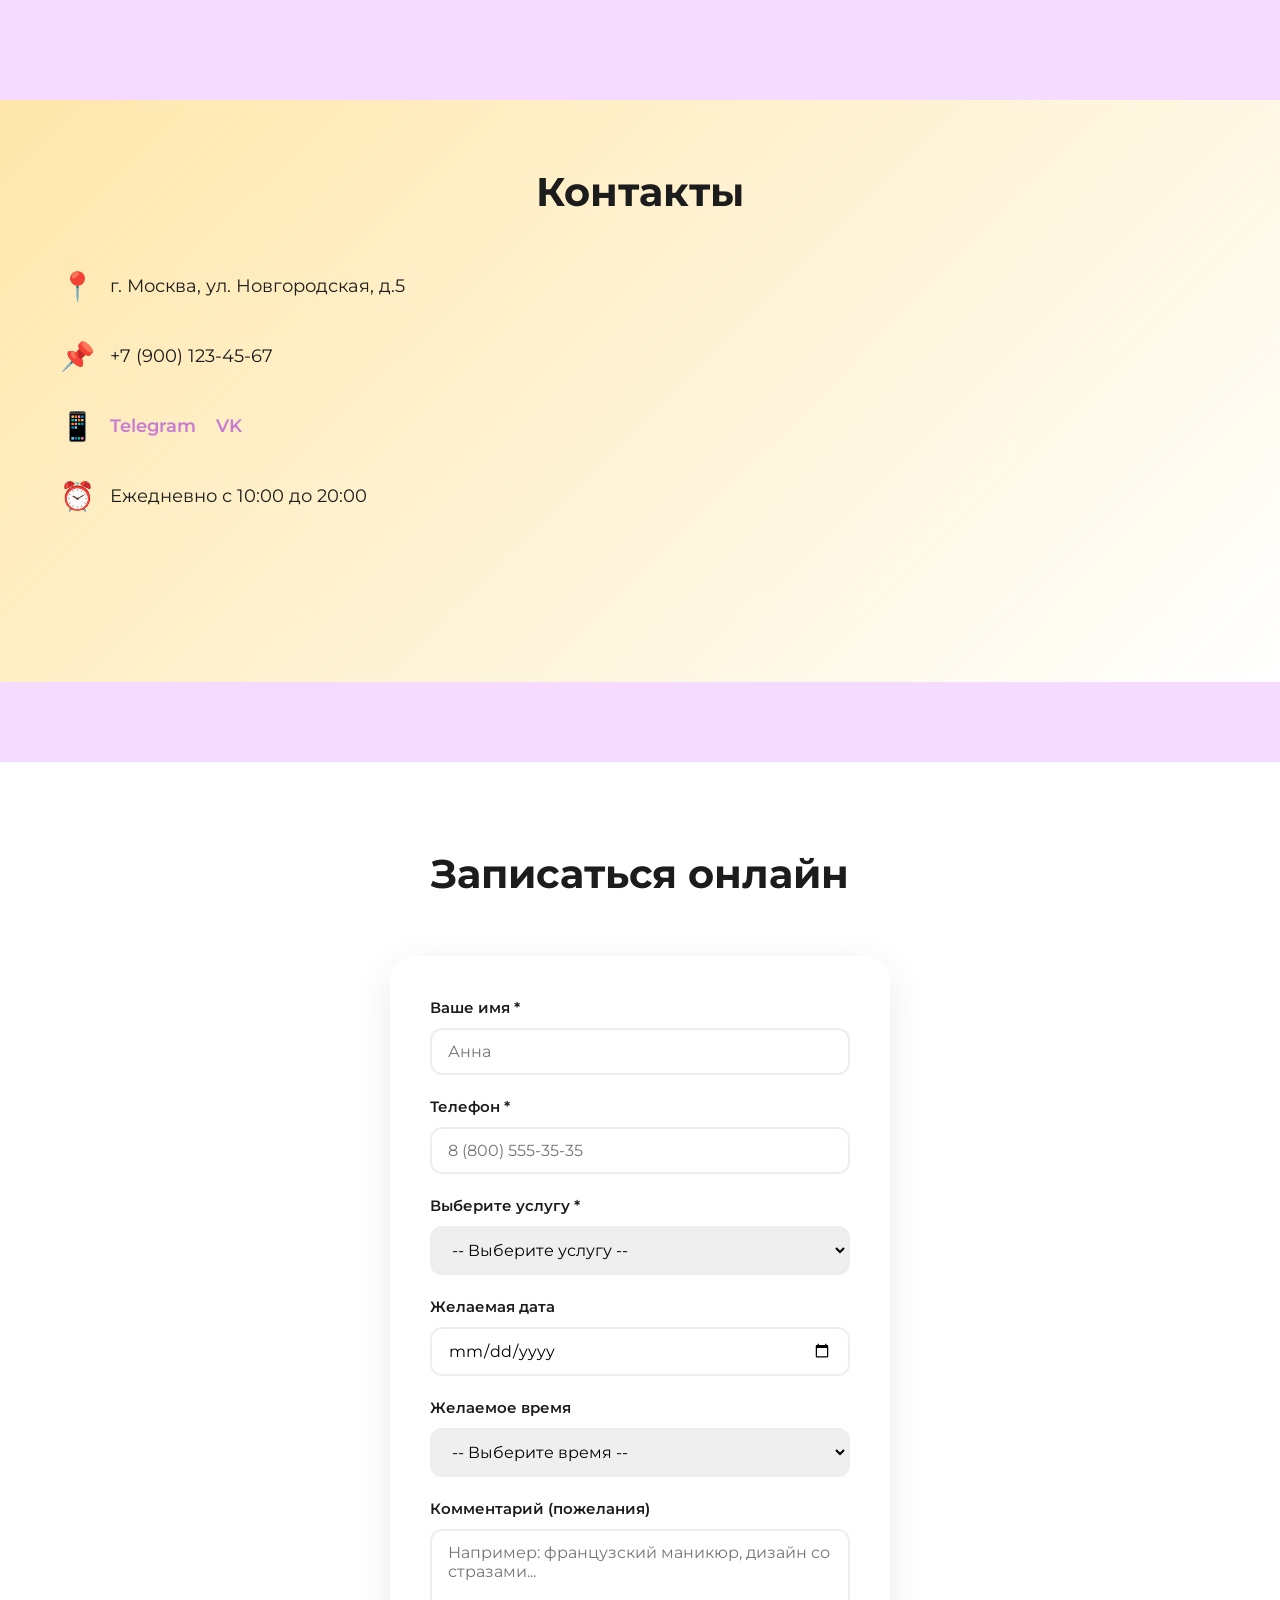
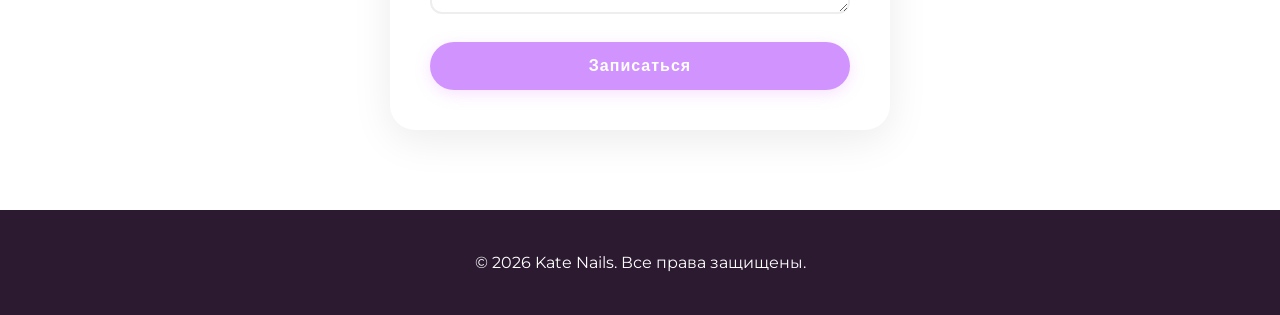
==== commit e7230f0f: "ип" ====
--- a/html/index.html
+++ b/html/index.html
@@ -11,12 +11,12 @@
 </head>
 <body>
 
-    <!-- Кнопка откр меню -->
+    <!--кнопка откр меню-->
     <button class="nav-btn open-btn">
         <i class="fas fa-bars"></i>
     </button>
 
-    <!-- Трёхслойн меню -->
+    <!--меню-->
     <div class="nav nav-black">
         <div class="nav nav-pink">
             <div class="nav nav-white">
@@ -35,7 +35,7 @@
                     <li><a href="#booking">Запись</a></li>
                 </ul>
 
-                <!-- Соцсети-->
+                <!--соцсети-->
                 <div class="menu-socials">
                     <a href="https://t.me/djanchik_nails" target="_blank"><i class="fab fa-telegram-plane"></i></a>
                     <a href="https://vk.com/" target="_blank"><i class="fab fa-vk"></i></a>
@@ -44,9 +44,9 @@
         </div>
     </div>
 
-    <!--  ОСНОВН КОНТЕНТ  -->
-
-    <!-- Hero -->
+    <!--ОСНОВН КОНТЕНТ-->
+
+    <!--Hero -->
     <section class="hero">
         <div class="hero-overlay">
             <div class="container">
@@ -57,7 +57,7 @@
         </div>
     </section>
 
-    <!-- О мастере -->
+    <!--о мастере -->
     <section id="home" class="about">
         <div class="container about__grid">
             <div class="about__image">
@@ -71,7 +71,7 @@
         </div>
     </section>
 
-    <!-- Услуги -->
+    <!-- усуги -->
     <section id="services" class="services">
         <div class="container">
             <h2 class="section-title">Мои услуги</h2>
@@ -98,7 +98,7 @@
         </div>
     </section>
 
-    <!-- Почему выбирают -->
+    <!-- поч выбирают-->
     <section class="features">
         <div class="container">
             <h2 class="section-title">Почему выбирают меня</h2>
@@ -123,33 +123,33 @@
         </div>
     </section>
 
-    <!-- Уютное пространство -->
+    <!--пространство-->
 <section class="space">
     <div class="container">
         <h2 class="section-title">Уютное пространство</h2>
         <div class="space__grid">
 
-            <!-- Слайдер  -->
+            <!-- слайды -->
             <div class="space-slider">
                 <a id="s0" href="#s0"></a>
                 <div>
+                    <div style="background-image: url('/images/zone2.jpg');"></div>
+                </div>
+                <a id="s1" href="#s1"></a>
+                <div>
+                    <div style="background-image: url('/images/zone.jpg');"></div>
+                </div>
+                <a id="s2" href="#s2"></a>
+                <div>
+                    <div style="background-image: url('/images/zone4.jpg');"></div>
+                </div>
+                <a id="s3" href="#s3"></a>
+                <div>
                     <div style="background-image: url('/images/workspace.jpg');"></div>
                 </div>
-                <a id="s1" href="#s1"></a>
-                <div>
-                    <div style="background-image: url('/images/zone.jpg');"></div>
-                </div>
-                <a id="s2" href="#s2"></a>
-                <div>
-                    <div style="background-image: url('/images/zone4.jpg');"></div>
-                </div>
-                <a id="s3" href="#s3"></a>
-                <div>
-                    <div style="background-image: url('/images/zone2.jpg');"></div>
-                </div>
-            </div>
-
-            <!-- Текст -->
+            </div>
+
+            <!-- абзац -->
             <div class="abz">
                 <p>Во время маникюра вы сможете расположиться в <b>удобном кресле</b>, чтобы избежать напряжения.<br> В зоне ожидания доступны <b>бесплатный чай, кофе и вкусные угощения</b>☕🍪.<br> Для вашего удобства предусмотрен <b>бесплатный Wi-Fi</b>🛜 — можно поработать, посмотреть фильм или просто расслабиться.<br><br> <b>Забота о вашем комфорте</b> — одна из моих главных целей, чтобы процедура💅 стала приятным времяпрепровождением.</p>
             </div>
@@ -157,7 +157,7 @@
     </div>
 </section>
 
-    <!-- Контакты -->
+    <!--контакты-->
     <section id="contacts" class="contacts">
         <div class="bg">
             <div class="container">
@@ -194,7 +194,7 @@
         </div>
     </section>
 
-    <!-- Форма записи -->
+    <!--форма-->
     <section id="booking" class="booking">
         <div class="container">
             <h2 class="section-title">Записаться онлайн</h2>
@@ -246,7 +246,7 @@
         </div>
     </section>
 
-    <!-- Подвал -->
+    <!-- подвал -->
     <footer class="footer">
         <div class="container">
             <p>© 2026 Kate Nails. Все права защищены.</p>
--- a/css/main.css
+++ b/css/main.css
@@ -127,14 +127,14 @@
     opacity: 1;
 }
 
-/* Логотип в меню */
+/* логотип */
 .logo-menu {
     width: 350px;
     margin-bottom: 40px;
     border-radius: 15px;
 }
 
-/* Список меню */
+/* список  в меню */
 .menu-list {
     list-style-type: none;
     padding: 0;
@@ -158,7 +158,7 @@
     color: var(--pink-dark);
 }
 
-/* Соцсети в меню */
+/*соцсети в меню */
 .menu-socials {
     margin-top: 40px;
     display: flex;
@@ -175,7 +175,7 @@
     color: #2b1a30;
 }
 
-/*  HERO  */
+/*HERO*/
 .hero {
     height: 100vh;
     min-height: 600px;
@@ -237,7 +237,7 @@
     box-shadow: 0 6px 25px rgba(229, 158, 255, 0.5);
 }
 
-/*  СЕКЦИИ  */
+/*секции*/
 section {
     padding: 80px 0;
 }
@@ -250,7 +250,7 @@
     font-weight: 700;
 }
 
-/*  О МАСТЕРЕ  */
+/*о  мастере */
 .about {
     background: var(--white);
 }
@@ -287,7 +287,7 @@
     box-shadow: 0 10px 40px rgba(229, 158, 255, 0.3);
 }
 
-/*  УСЛУГИ  */
+/*  услуги  */
 .services__grid {
     display: grid;
     grid-template-columns: repeat(3, 1fr);
@@ -338,7 +338,7 @@
     color: #2b1a30;
 }
 
-/*  ПОЧЕМУ ВЫБИРАЮТ  */
+/* поч выбир  */
 .features {
     background: var(--white);
 }
@@ -363,7 +363,7 @@
     color: #555;
 }
 
-/*  УЮТНОЕ ПРОСТРАНСТВО  */
+/* пространство */
 .space__grid {
     display: grid;
     grid-template-columns: 1fr 1fr;
@@ -371,11 +371,11 @@
     align-items: start;
 }
 
-/* СЛАЙДЕР  */
+/* слыйды  */
 .space-slider {
     overflow: hidden;
     font-size: 0;
-    padding-top: 0зч;
+    padding-top: 10px;
     transform: rotate(180deg);
     position: relative;
     text-align: center;
@@ -473,12 +473,12 @@
     border-radius: 5px 0 0 5px;
 }
 
-/* Скрываем левую стрелку у активных */
+/* скрываем левстрелку у активных */
 .space-slider > a:target ~ a::before {
     display: none;
 }
 
-/* По умолчанию показываем последний слайд */
+/* по умолчанию показ последний слайд */
 .space-slider > a:not(:target) ~ div:last-child {
     display: inline;
 }
@@ -499,7 +499,7 @@
     display: inline !important;
 }
 
-/* Контент слайда */
+/* Контент */
 .space-slider > div > div {
     font-size: 15px;
     position: relative;
@@ -569,7 +569,7 @@
     }
 }
 
-/*  КОНТАКТЫ  */
+/*  контвкты*/
 .bg {
     background: linear-gradient(135deg, var(--yellow), var(--white));
     padding: 60px 0;
@@ -625,7 +625,7 @@
     border-radius: 10px;
 }
 
-/*  ФОРМА ЗАПИСИ  */
+/*форма */
 .booking {
     background: var(--white);
 }
@@ -755,7 +755,7 @@
     }
 }
 
-/*  ПРАЙС-ЛИСТ (КАРТОЧКИ)  */
+/*  ПРАЙС*/
 .price-page {
     padding: 100px 0 80px;
 }
@@ -775,7 +775,7 @@
     margin-bottom: 50px;
 }
 
-/* Сетка карточек */
+/* Сетка */
 .price-cards {
     display: grid;
     grid-template-columns: repeat(auto-fill, minmax(380px, 1fr));
@@ -786,7 +786,7 @@
 /* Карточка */
 .price-card {
     position: relative;
-    background-size: 0;                /* По умолчанию картинка скрыта */
+    background-size: 0;              
     background-position: center;
     background-repeat: no-repeat;
     border-radius: 20px;
@@ -799,14 +799,14 @@
     box-shadow: 0 3px 15px rgba(0,0,0,0.06);
 }
 
-/* При наведении — показываем фоновую картинку */
+/*фон картинка */
 .price-card:hover {
     background-size: cover;
     box-shadow: 0 8px 30px rgba(0,0,0,0.15);
     transform: translateY(-3px);
 }
 
-/* Контент карточки */
+/* Контент*/
 .price-card__content {
     position: relative;
     z-index: 2;
@@ -820,7 +820,7 @@
     height: 100%;
 }
 
-/* При наведении — делаем фон полупрозрачным, чтобы видеть картинку */
+/* полупрозрачный фон */
 .price-card:hover .price-card__content {
     background: rgba(255, 255, 255, 0.5);
     backdrop-filter: blur(2px);
@@ -841,7 +841,7 @@
     max-width: 280px;
 }
 
-/* Цена */
+/* цена */
 .price-card__price {
     font-size: 22px;
     font-weight: 700;
@@ -851,7 +851,7 @@
     flex-shrink: 0;
 }
 
-/* Примечание */
+/* комент */
 .price-note {
     text-align: center;
     margin-top: 30px;
@@ -868,7 +868,7 @@
     padding: 16px 50px;
 }
 
-/* ========== АДАПТИВ ========== */
+/*  АДАПТИВ  */
 @media (max-width: 768px) {
     .price-cards {
         grid-template-columns: 1fr;
@@ -890,7 +890,7 @@
     }
 }
 
-/* ========== ПОРТФОЛИО — ВЕРТИКАЛЬНЫЙ СЛАЙДЕР ========== */
+/* вертик слайдер  */
 .portfolio-slider {
     position: relative;
     overflow: hidden;
@@ -948,7 +948,7 @@
     background: #000;
 }
 
-/* Кнопки управления */
+/*  управление */
 .portfolio-buttons button {
     background-color: #fff;
     border: none;
@@ -983,7 +983,7 @@
     border-bottom-right-radius: 5px;
 }
 
-/* ========== СЕТКА ФОТОГРАФИЙ В СЛАЙДЕ ========== */
+/*  СЕТКА ФОТОГРАФИЙ */
 .portfolio-grid-slide {
     display: grid;
     grid-template-columns: 1fr 1fr 1fr 1fr;
@@ -994,7 +994,7 @@
     background: #000;
 }
 
-/* Карточка фото */
+/* Карточка */
 .grid-item {
     position: relative;
     overflow: hidden;
@@ -1023,7 +1023,7 @@
     pointer-events: none;
 }
 
-/* Название дизайна */
+/* назв диз */
 .grid-item b {
     position: absolute;
     bottom: 17%;
@@ -1037,7 +1037,7 @@
     pointer-events: none;
 }
 
-/* Описание дизайна */
+/* описание диз */
 .grid-item em {
     position: absolute;
     bottom: 10%;
@@ -1054,7 +1054,7 @@
 
 
 
-/* ========== HOVER-ЭФФЕКТЫ ========== */
+/*эффекты */
 .grid-item:hover img {
     transform: scale(1.08);
     filter: brightness(0.9);
@@ -1073,11 +1073,9 @@
     opacity: 0.8;
 }
 
-.grid-item:hover::before {
-    opacity: 1;
-}
-
-/* ========== АДАПТИВ ========== */
+
+
+/*  АДАПТИВ  */
 @media (max-width: 768px) {
     .portfolio-left {
         width: 40%;
